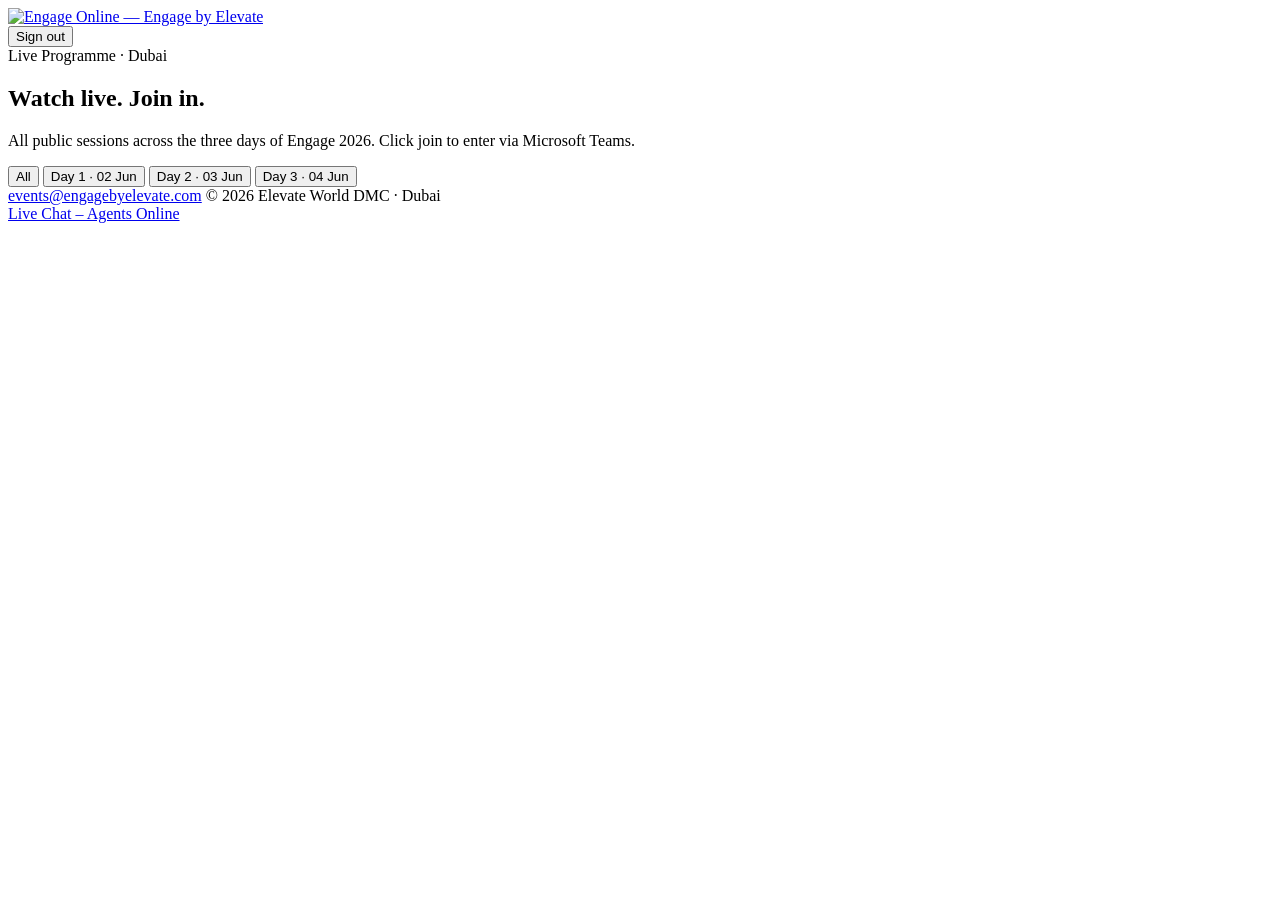
==== public/programme/index.html @ dd92ced3 "Strip venue mentions + swap footer + use form-encoded body for Sheet POST Copy. Remove every "DIFC D" ====
<!DOCTYPE html>
<html lang="en">
<head>
<!-- Google tag (gtag.js) -->
<script async src="https://www.googletagmanager.com/gtag/js?id=G-0FPPRWKY6W"></script>
<script>
  window.dataLayer = window.dataLayer || [];
  function gtag(){dataLayer.push(arguments);}
  gtag('js', new Date());

  gtag('config', 'G-0FPPRWKY6W');
</script>
<meta charset="UTF-8">
<meta name="viewport" content="width=device-width, initial-scale=1.0, viewport-fit=cover">
<meta name="apple-mobile-web-app-capable" content="yes">
<meta name="apple-mobile-web-app-status-bar-style" content="black-translucent">
<meta name="theme-color" content="#080808">
<title>Live Programme · Engage Online — Engage by Elevate 2026</title>
<meta name="description" content="The live programme of Engage by Elevate 2026. Keynotes, panels and fireside sessions streamed from Dubai — Tue 2 to Thu 4 June 2026.">
<link rel="canonical" href="https://online.engagebyelevate.com/programme">
<link rel="icon" href="/favicon.svg" type="image/svg+xml">
<link rel="icon" href="/favicon-512.png" type="image/png" sizes="512x512">
<link rel="apple-touch-icon" href="/favicon-512.png">
<meta property="og:type" content="website">
<meta property="og:url" content="https://online.engagebyelevate.com/programme">
<meta property="og:title" content="Live Programme · Engage Online">
<meta property="og:description" content="Keynotes, panels and fireside sessions streamed live from Dubai — Tue 2 to Thu 4 June 2026.">
<meta property="og:image" content="https://online.engagebyelevate.com/img/og-image.png">
<meta property="og:image:width" content="1200">
<meta property="og:image:height" content="630">
<meta property="og:site_name" content="Engage by Elevate">
<meta property="og:locale" content="en_GB">
<meta name="twitter:card" content="summary_large_image">
<meta name="twitter:title" content="Live Programme · Engage Online">
<meta name="twitter:description" content="Keynotes, panels and fireside sessions streamed live from Dubai — Tue 2 to Thu 4 June 2026.">
<meta name="twitter:image" content="https://online.engagebyelevate.com/img/og-image.png">
<meta name="robots" content="noindex, follow">
<link rel="preconnect" href="https://fonts.googleapis.com">
<link rel="preconnect" href="https://fonts.gstatic.com" crossorigin>
<link href="https://fonts.googleapis.com/css2?family=Noto+Sans:wght@300;400;500;600;700;800;900&display=swap" rel="stylesheet">
<link rel="stylesheet" href="/css/styles.css">
</head>
<body>

<div class="bg-grain"></div>

<header class="topbar">
  <a class="brand" href="/programme">
    <img src="/img/engage-online-logo.png" alt="Engage Online — Engage by Elevate">
  </a>
  <div class="topbar-right">
    <span id="viewerName" class="viewer-name"></span>
    <button id="signOut" class="btn-ghost">Sign out</button>
  </div>
</header>

<main class="programme">
  <section class="programme-hero">
    <div class="programme-eyebrow">Live Programme · Dubai</div>
    <h1 class="programme-title">Watch live. <span class="accent">Join in.</span></h1>
    <p class="programme-lede">
      All public sessions across the three days of Engage 2026. Click join
      to enter via Microsoft Teams.
    </p>

    <div id="tzSelector" class="tz-row" aria-label="Choose timezone"></div>

    <div class="day-tabs" role="tablist">
      <button class="day-tab is-active" data-day="all">All</button>
      <button class="day-tab" data-day="2026-06-02">Day 1 · 02 Jun</button>
      <button class="day-tab" data-day="2026-06-03">Day 2 · 03 Jun</button>
      <button class="day-tab" data-day="2026-06-04">Day 3 · 04 Jun</button>
    </div>
  </section>

  <section id="meetingsGrid" class="meetings-grid" aria-live="polite">
    <!-- meetings rendered here -->
  </section>

  <section id="emptyState" class="empty-state" hidden>
    <p>No sessions scheduled for this day yet. Check back closer to the event.</p>
  </section>
</main>

<footer class="footer">
  <span><a href="mailto:events@engagebyelevate.com">events@engagebyelevate.com</a></span>
  <span>© 2026 Elevate World DMC · Dubai</span>
</footer>

<a class="chat-status" href="https://tawk.to/chat/69eb5d1ef851631c32b88e82/1jmvm7fv8" target="_blank" rel="noopener noreferrer" id="chat-status">
  <span class="chat-status-dot"></span>
  <span class="chat-status-text">Live Chat – Agents Online</span>
</a>

<script src="/js/programme.js"></script>
</body>
</html>
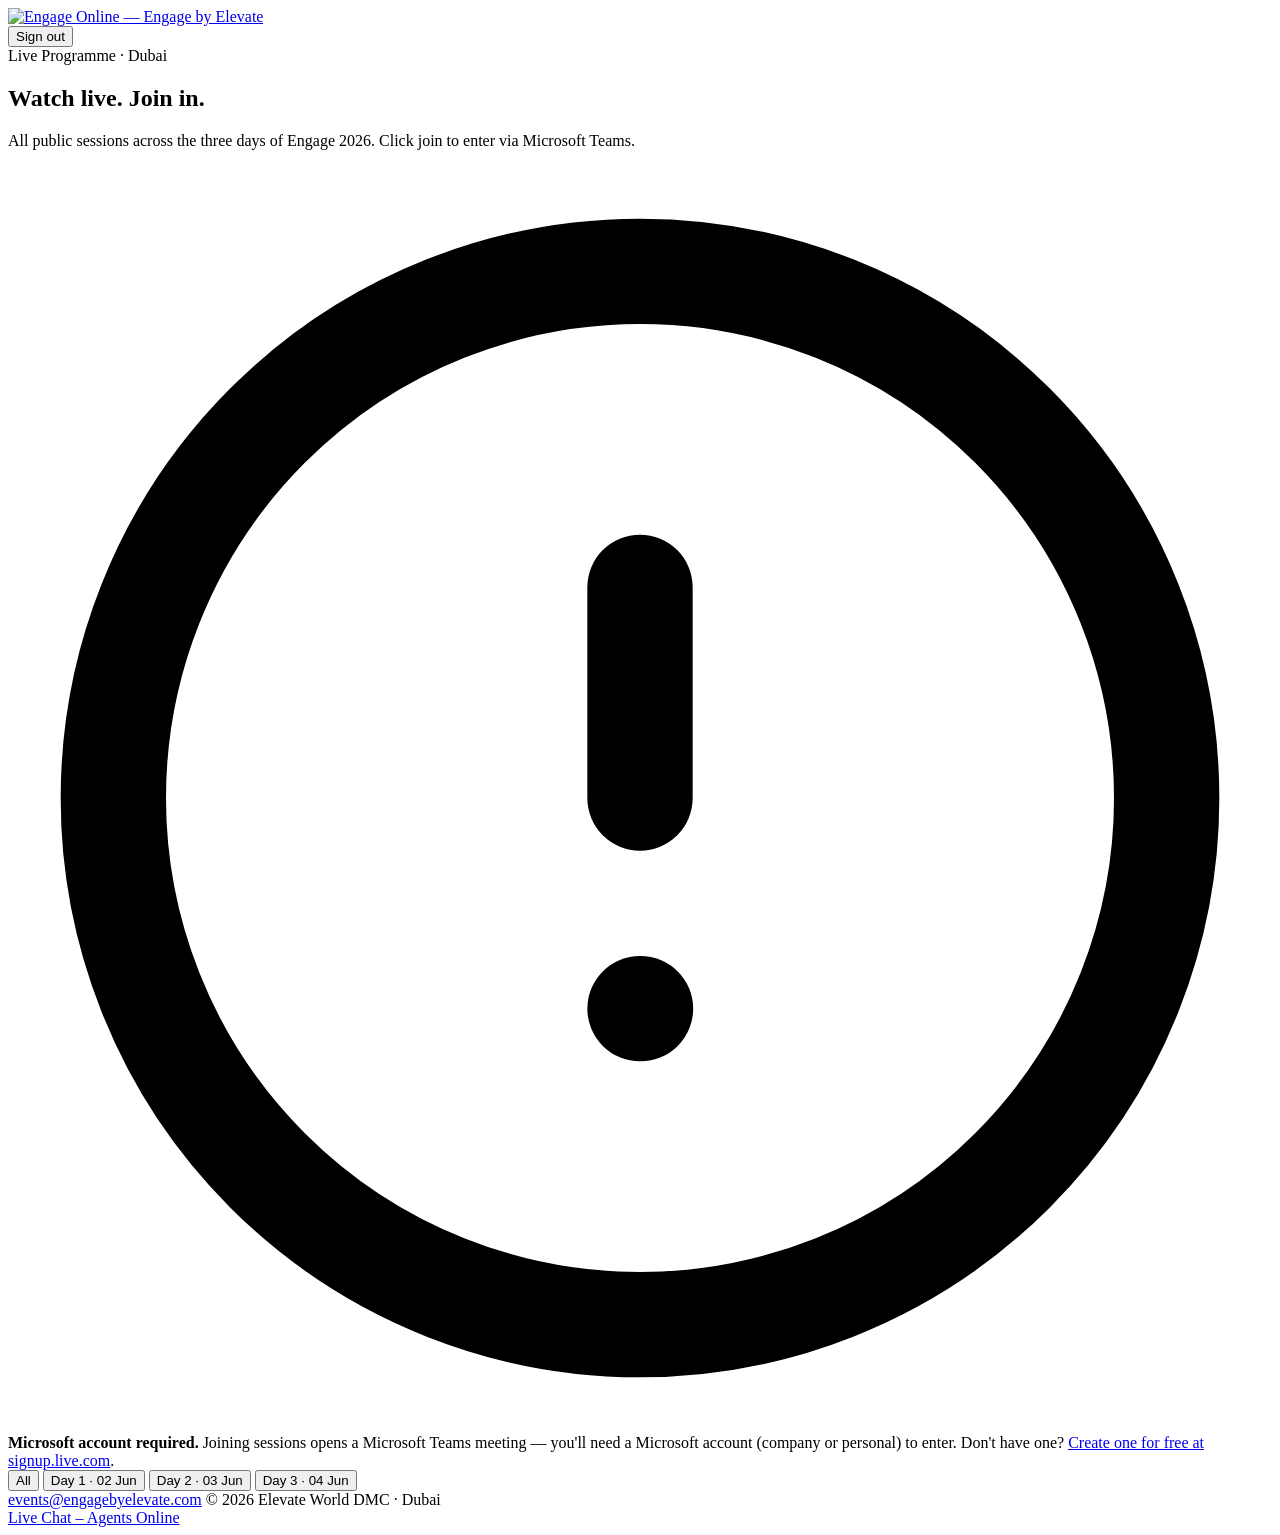
==== commit 1aac8b62: "Surface Microsoft account requirement before users click Join Joining a session opens a Microsoft Te" ====
--- a/public/programme/index.html
+++ b/public/programme/index.html
@@ -63,6 +63,13 @@
       to enter via Microsoft Teams.
     </p>
 
+    <div class="notice">
+      <span class="notice-icon" aria-hidden="true">
+        <svg viewBox="0 0 24 24" fill="none" stroke="currentColor" stroke-width="2" stroke-linecap="round" stroke-linejoin="round"><circle cx="12" cy="12" r="10"/><line x1="12" y1="8" x2="12" y2="12"/><line x1="12" y1="16" x2="12.01" y2="16"/></svg>
+      </span>
+      <span><strong>Microsoft account required.</strong> Joining sessions opens a Microsoft Teams meeting — you'll need a Microsoft account (company or personal) to enter. Don't have one? <a href="https://signup.live.com/" target="_blank" rel="noopener">Create one for free at signup.live.com</a>.</span>
+    </div>
+
     <div id="tzSelector" class="tz-row" aria-label="Choose timezone"></div>
 
     <div class="day-tabs" role="tablist">
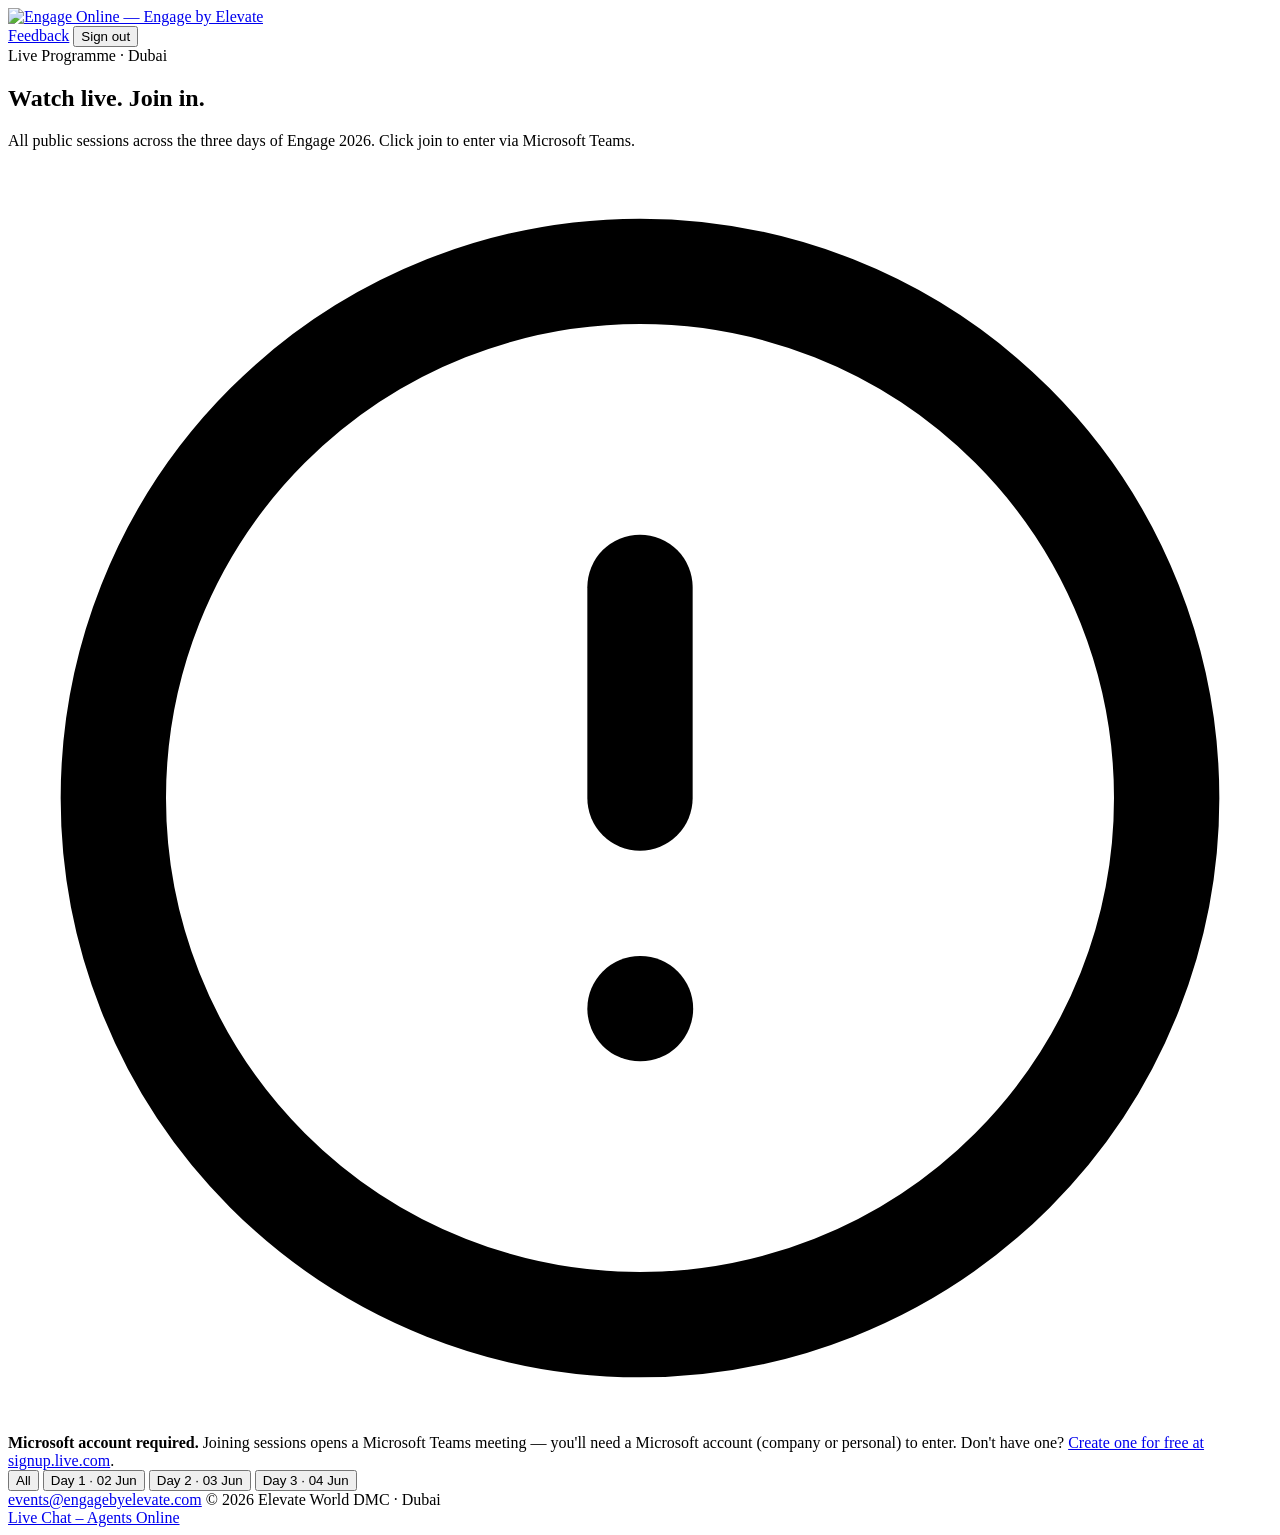
==== commit 8aec5198: "Add feedback link to programme topbar for logged-in viewers Microsoft Forms feedback URL placed betw" ====
--- a/public/programme/index.html
+++ b/public/programme/index.html
@@ -15,24 +15,26 @@
 <meta name="apple-mobile-web-app-capable" content="yes">
 <meta name="apple-mobile-web-app-status-bar-style" content="black-translucent">
 <meta name="theme-color" content="#080808">
-<title>Live Programme · Engage Online — Engage by Elevate 2026</title>
-<meta name="description" content="The live programme of Engage by Elevate 2026. Keynotes, panels and fireside sessions streamed from Dubai — Tue 2 to Thu 4 June 2026.">
+<title>Live Programme · Engage by Elevate 2026 · Dubai, 2–4 June</title>
+<meta name="description" content="The live programme of Engage by Elevate 2026 — keynotes, hotel showcases and tourism board sessions, streamed worldwide via Microsoft Teams. Dubai, 2–4 June.">
+<meta name="author" content="Elevate Tourism LLC">
 <link rel="canonical" href="https://online.engagebyelevate.com/programme">
 <link rel="icon" href="/favicon.svg" type="image/svg+xml">
 <link rel="icon" href="/favicon-512.png" type="image/png" sizes="512x512">
 <link rel="apple-touch-icon" href="/favicon-512.png">
 <meta property="og:type" content="website">
 <meta property="og:url" content="https://online.engagebyelevate.com/programme">
-<meta property="og:title" content="Live Programme · Engage Online">
-<meta property="og:description" content="Keynotes, panels and fireside sessions streamed live from Dubai — Tue 2 to Thu 4 June 2026.">
+<meta property="og:title" content="Live Programme · Engage by Elevate 2026 · Dubai">
+<meta property="og:description" content="Keynotes, hotel showcases and tourism board sessions streamed live from Dubai, 2–4 June 2026. Join via Microsoft Teams.">
 <meta property="og:image" content="https://online.engagebyelevate.com/img/og-image.png">
 <meta property="og:image:width" content="1200">
 <meta property="og:image:height" content="630">
+<meta property="og:image:alt" content="Engage by Elevate 2026 — Dubai, 2–4 June">
 <meta property="og:site_name" content="Engage by Elevate">
 <meta property="og:locale" content="en_GB">
 <meta name="twitter:card" content="summary_large_image">
-<meta name="twitter:title" content="Live Programme · Engage Online">
-<meta name="twitter:description" content="Keynotes, panels and fireside sessions streamed live from Dubai — Tue 2 to Thu 4 June 2026.">
+<meta name="twitter:title" content="Live Programme · Engage by Elevate 2026">
+<meta name="twitter:description" content="Keynotes, hotel showcases and tourism board sessions streamed live from Dubai, 2–4 June 2026. Join via Microsoft Teams.">
 <meta name="twitter:image" content="https://online.engagebyelevate.com/img/og-image.png">
 <meta name="robots" content="noindex, follow">
 <link rel="preconnect" href="https://fonts.googleapis.com">
@@ -50,6 +52,7 @@
   </a>
   <div class="topbar-right">
     <span id="viewerName" class="viewer-name"></span>
+    <a href="https://forms.cloud.microsoft/Pages/ResponsePage.aspx?id=9sA2qcNVtEqeG_xphEnNeHDJRsp_zS9Gtm9IutjS-DdUNjhQU05OVlNVQUY0OUFEVTI5Q0I0VzRWVi4u" target="_blank" rel="noopener" class="btn-ghost">Feedback</a>
     <button id="signOut" class="btn-ghost">Sign out</button>
   </div>
 </header>
@@ -80,8 +83,8 @@
     </div>
   </section>
 
-  <section id="meetingsGrid" class="meetings-grid" aria-live="polite">
-    <!-- meetings rendered here -->
+  <section id="meetingsList" class="agenda-list" aria-live="polite">
+    <!-- agenda days rendered here -->
   </section>
 
   <section id="emptyState" class="empty-state" hidden>
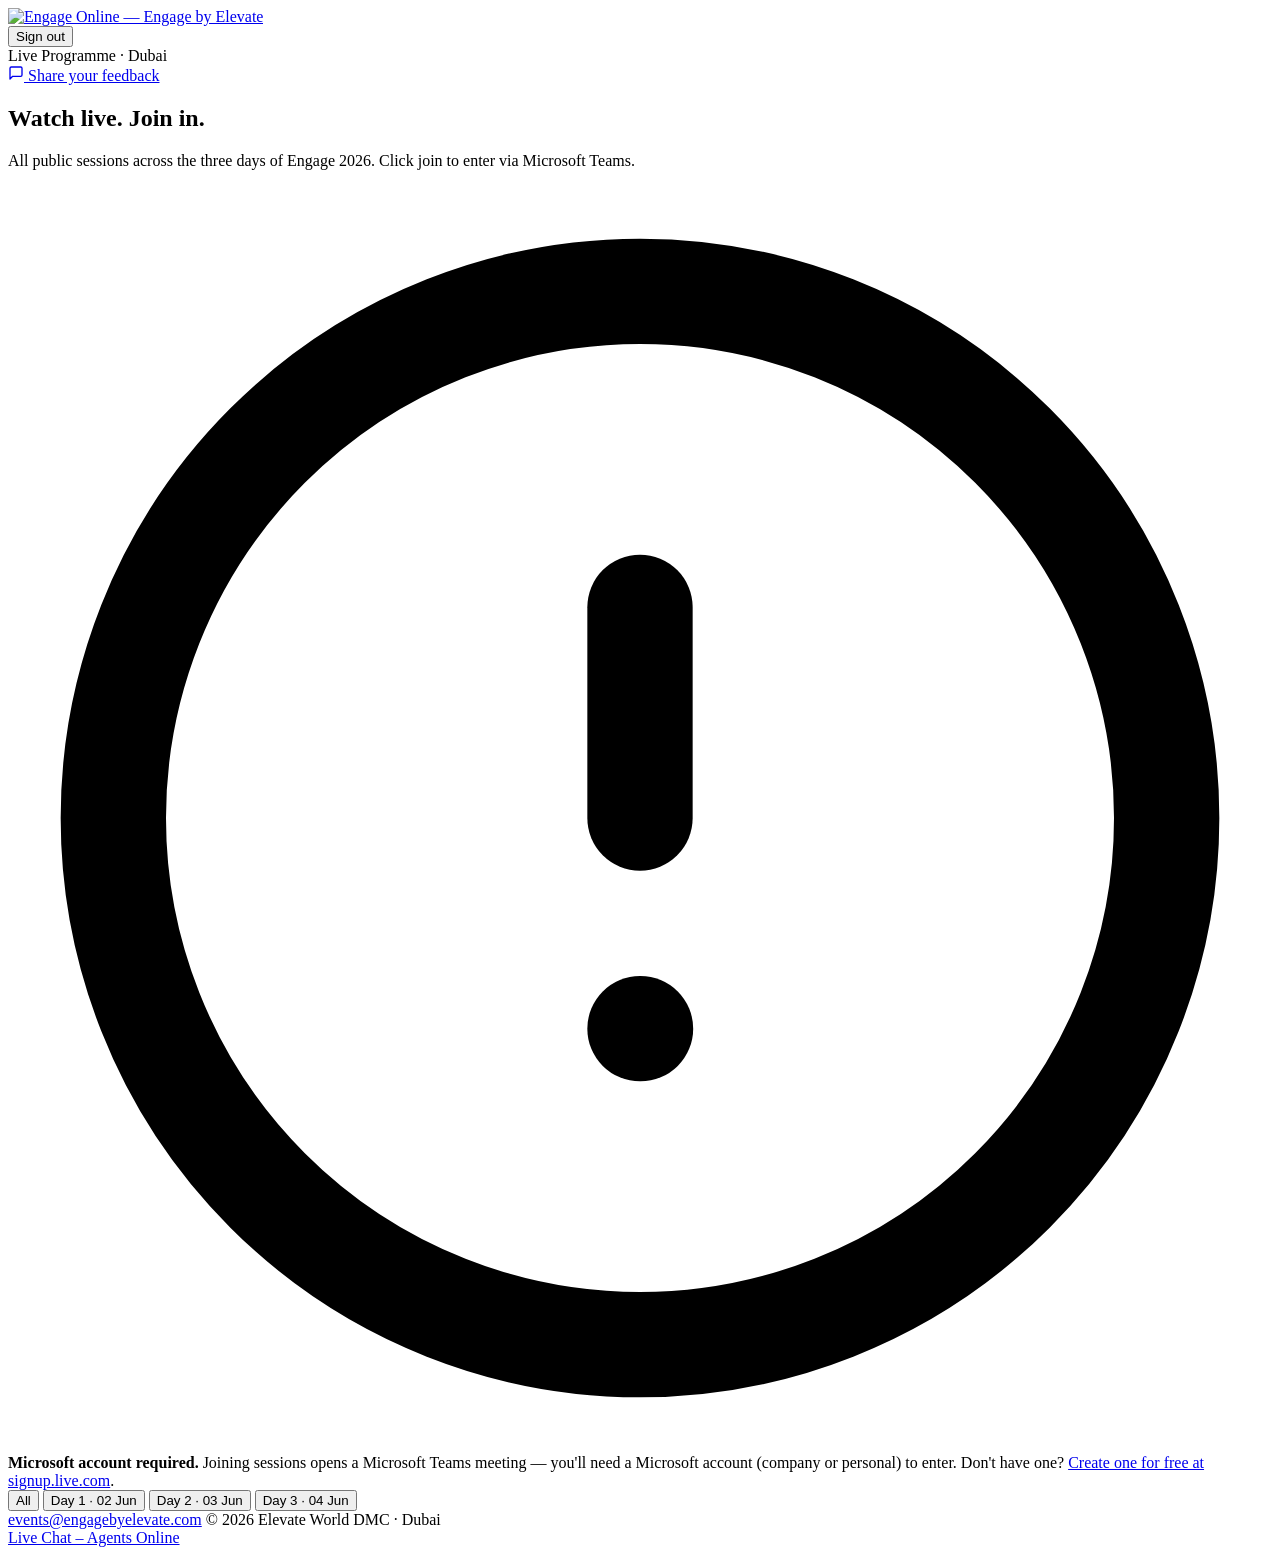
==== commit 23939945: "Move feedback CTA into programme-eyebrow row + tighten mobile Feedback link. Pull the Microsoft Form" ====
--- a/public/programme/index.html
+++ b/public/programme/index.html
@@ -52,14 +52,19 @@
   </a>
   <div class="topbar-right">
     <span id="viewerName" class="viewer-name"></span>
-    <a href="https://forms.cloud.microsoft/Pages/ResponsePage.aspx?id=9sA2qcNVtEqeG_xphEnNeHDJRsp_zS9Gtm9IutjS-DdUNjhQU05OVlNVQUY0OUFEVTI5Q0I0VzRWVi4u" target="_blank" rel="noopener" class="btn-ghost">Feedback</a>
     <button id="signOut" class="btn-ghost">Sign out</button>
   </div>
 </header>
 
 <main class="programme">
   <section class="programme-hero">
-    <div class="programme-eyebrow">Live Programme · Dubai</div>
+    <div class="programme-eyebrow-row">
+      <div class="programme-eyebrow">Live Programme · Dubai</div>
+      <a href="https://forms.cloud.microsoft/Pages/ResponsePage.aspx?id=9sA2qcNVtEqeG_xphEnNeHDJRsp_zS9Gtm9IutjS-DdUNjhQU05OVlNVQUY0OUFEVTI5Q0I0VzRWVi4u" target="_blank" rel="noopener noreferrer" class="feedback-cta">
+        <svg width="16" height="16" viewBox="0 0 24 24" fill="none" stroke="currentColor" stroke-width="2" stroke-linecap="round" stroke-linejoin="round"><path d="M21 15a2 2 0 0 1-2 2H7l-4 4V5a2 2 0 0 1 2-2h14a2 2 0 0 1 2 2z"></path></svg>
+        <span>Share your feedback</span>
+      </a>
+    </div>
     <h1 class="programme-title">Watch live. <span class="accent">Join in.</span></h1>
     <p class="programme-lede">
       All public sessions across the three days of Engage 2026. Click join
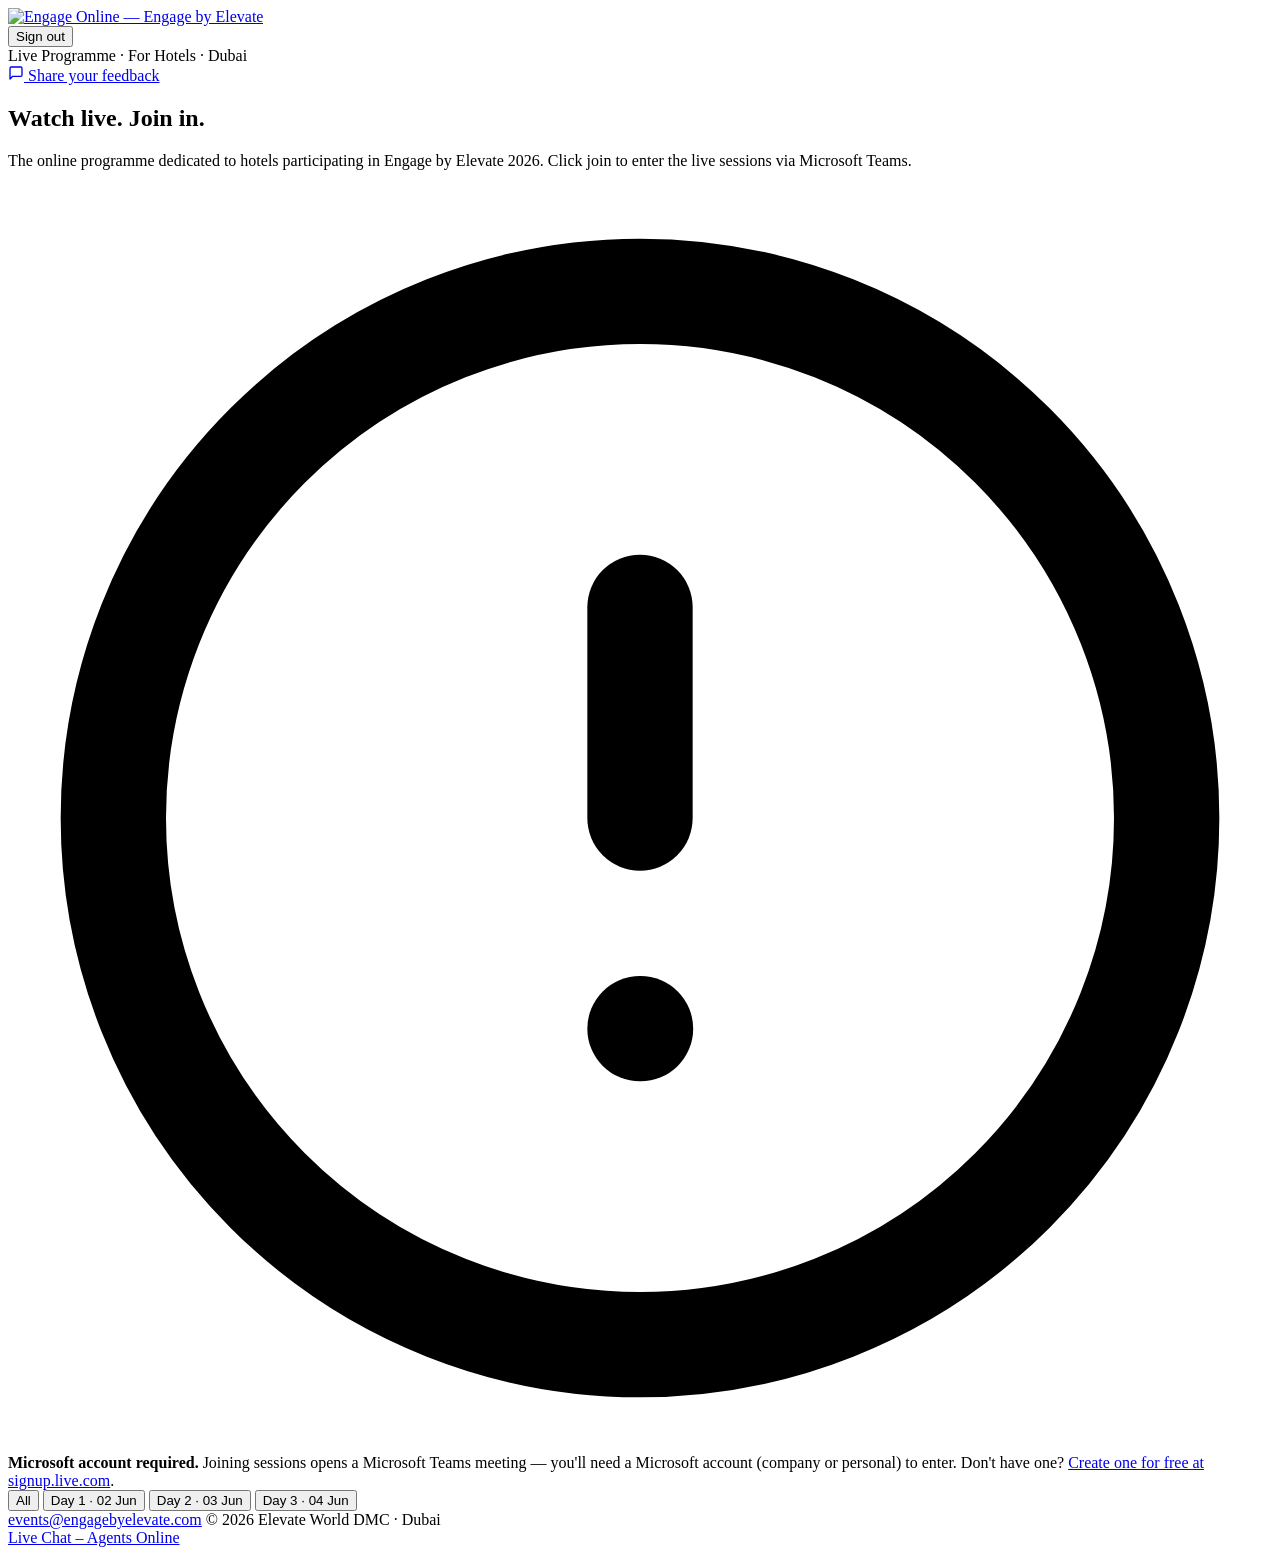
==== commit 8813c998: "Clarify audience: this site is for hotels only Every user-facing surface now explicitly identifies t" ====
--- a/public/programme/index.html
+++ b/public/programme/index.html
@@ -15,8 +15,8 @@
 <meta name="apple-mobile-web-app-capable" content="yes">
 <meta name="apple-mobile-web-app-status-bar-style" content="black-translucent">
 <meta name="theme-color" content="#080808">
-<title>Live Programme · Engage by Elevate 2026 · Dubai, 2–4 June</title>
-<meta name="description" content="The live programme of Engage by Elevate 2026 — keynotes, hotel showcases and tourism board sessions, streamed worldwide via Microsoft Teams. Dubai, 2–4 June.">
+<title>Live Programme for Hotels · Engage by Elevate 2026 · Dubai, 2–4 June</title>
+<meta name="description" content="The hotels' online programme of Engage by Elevate 2026 — keynotes, hotel showcases and tourism board sessions streamed worldwide via Microsoft Teams. Dubai, 2–4 June.">
 <meta name="author" content="Elevate Tourism LLC">
 <link rel="canonical" href="https://online.engagebyelevate.com/programme">
 <link rel="icon" href="/favicon.svg" type="image/svg+xml">
@@ -24,17 +24,17 @@
 <link rel="apple-touch-icon" href="/favicon-512.png">
 <meta property="og:type" content="website">
 <meta property="og:url" content="https://online.engagebyelevate.com/programme">
-<meta property="og:title" content="Live Programme · Engage by Elevate 2026 · Dubai">
-<meta property="og:description" content="Keynotes, hotel showcases and tourism board sessions streamed live from Dubai, 2–4 June 2026. Join via Microsoft Teams.">
+<meta property="og:title" content="Live Programme for Hotels · Engage by Elevate 2026">
+<meta property="og:description" content="The hotels' programme: keynotes, hotel showcases and tourism board sessions streamed live from Dubai, 2–4 June 2026. Join via Microsoft Teams.">
 <meta property="og:image" content="https://online.engagebyelevate.com/img/og-image.png">
 <meta property="og:image:width" content="1200">
 <meta property="og:image:height" content="630">
-<meta property="og:image:alt" content="Engage by Elevate 2026 — Dubai, 2–4 June">
+<meta property="og:image:alt" content="Engage by Elevate 2026 — for hotels, Dubai, 2–4 June">
 <meta property="og:site_name" content="Engage by Elevate">
 <meta property="og:locale" content="en_GB">
 <meta name="twitter:card" content="summary_large_image">
-<meta name="twitter:title" content="Live Programme · Engage by Elevate 2026">
-<meta name="twitter:description" content="Keynotes, hotel showcases and tourism board sessions streamed live from Dubai, 2–4 June 2026. Join via Microsoft Teams.">
+<meta name="twitter:title" content="Live Programme for Hotels · Engage by Elevate 2026">
+<meta name="twitter:description" content="The hotels' programme: keynotes, hotel showcases and tourism board sessions streamed live from Dubai, 2–4 June 2026. Join via Microsoft Teams.">
 <meta name="twitter:image" content="https://online.engagebyelevate.com/img/og-image.png">
 <meta name="robots" content="noindex, follow">
 <link rel="preconnect" href="https://fonts.googleapis.com">
@@ -59,7 +59,7 @@
 <main class="programme">
   <section class="programme-hero">
     <div class="programme-eyebrow-row">
-      <div class="programme-eyebrow">Live Programme · Dubai</div>
+      <div class="programme-eyebrow">Live Programme · For Hotels · Dubai</div>
       <a href="https://forms.cloud.microsoft/Pages/ResponsePage.aspx?id=9sA2qcNVtEqeG_xphEnNeHDJRsp_zS9Gtm9IutjS-DdUNjhQU05OVlNVQUY0OUFEVTI5Q0I0VzRWVi4u" target="_blank" rel="noopener noreferrer" class="feedback-cta">
         <svg width="16" height="16" viewBox="0 0 24 24" fill="none" stroke="currentColor" stroke-width="2" stroke-linecap="round" stroke-linejoin="round"><path d="M21 15a2 2 0 0 1-2 2H7l-4 4V5a2 2 0 0 1 2-2h14a2 2 0 0 1 2 2z"></path></svg>
         <span>Share your feedback</span>
@@ -67,8 +67,8 @@
     </div>
     <h1 class="programme-title">Watch live. <span class="accent">Join in.</span></h1>
     <p class="programme-lede">
-      All public sessions across the three days of Engage 2026. Click join
-      to enter via Microsoft Teams.
+      The online programme dedicated to hotels participating in Engage by Elevate 2026.
+      Click join to enter the live sessions via Microsoft Teams.
     </p>
 
     <div class="notice">
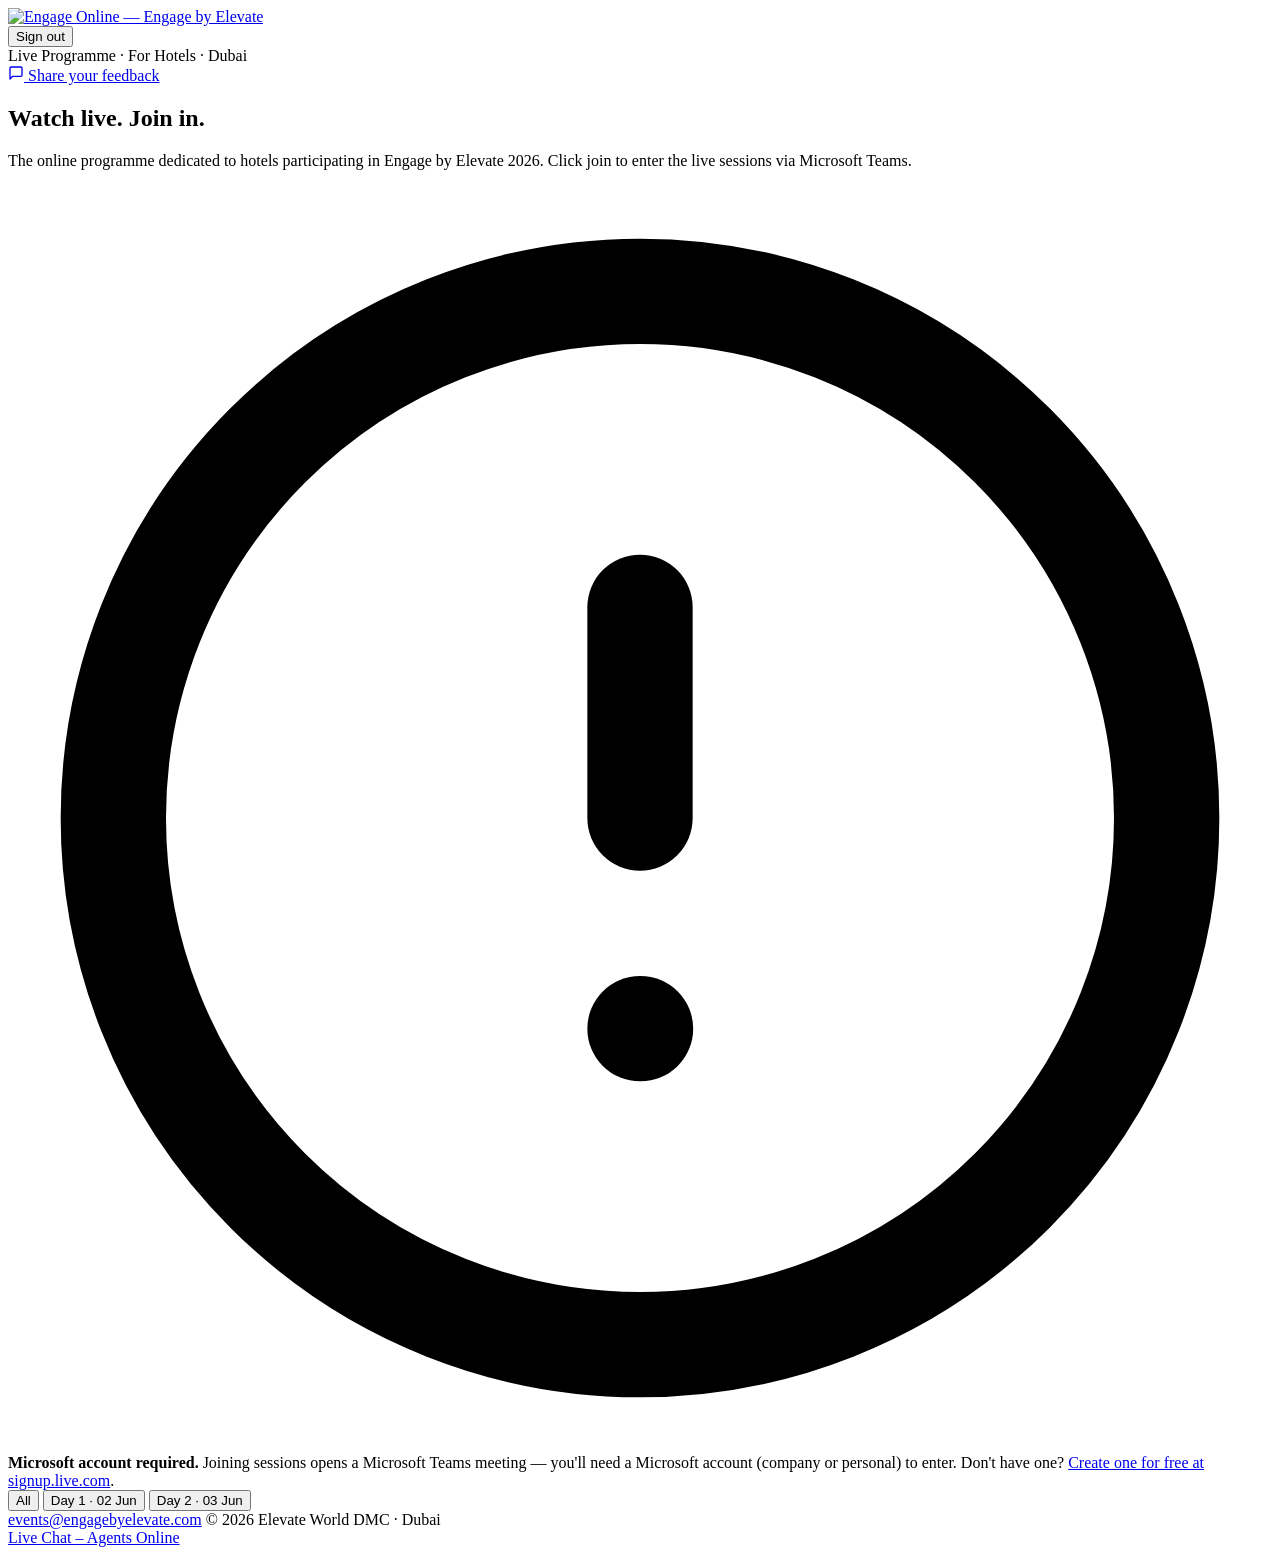
==== commit ea183901: "Refresh meetings.json + drop Day 3 tab for the new agenda The Hotels-only online programme now refle" ====
--- a/public/programme/index.html
+++ b/public/programme/index.html
@@ -84,7 +84,6 @@
       <button class="day-tab is-active" data-day="all">All</button>
       <button class="day-tab" data-day="2026-06-02">Day 1 · 02 Jun</button>
       <button class="day-tab" data-day="2026-06-03">Day 2 · 03 Jun</button>
-      <button class="day-tab" data-day="2026-06-04">Day 3 · 04 Jun</button>
     </div>
   </section>
 
